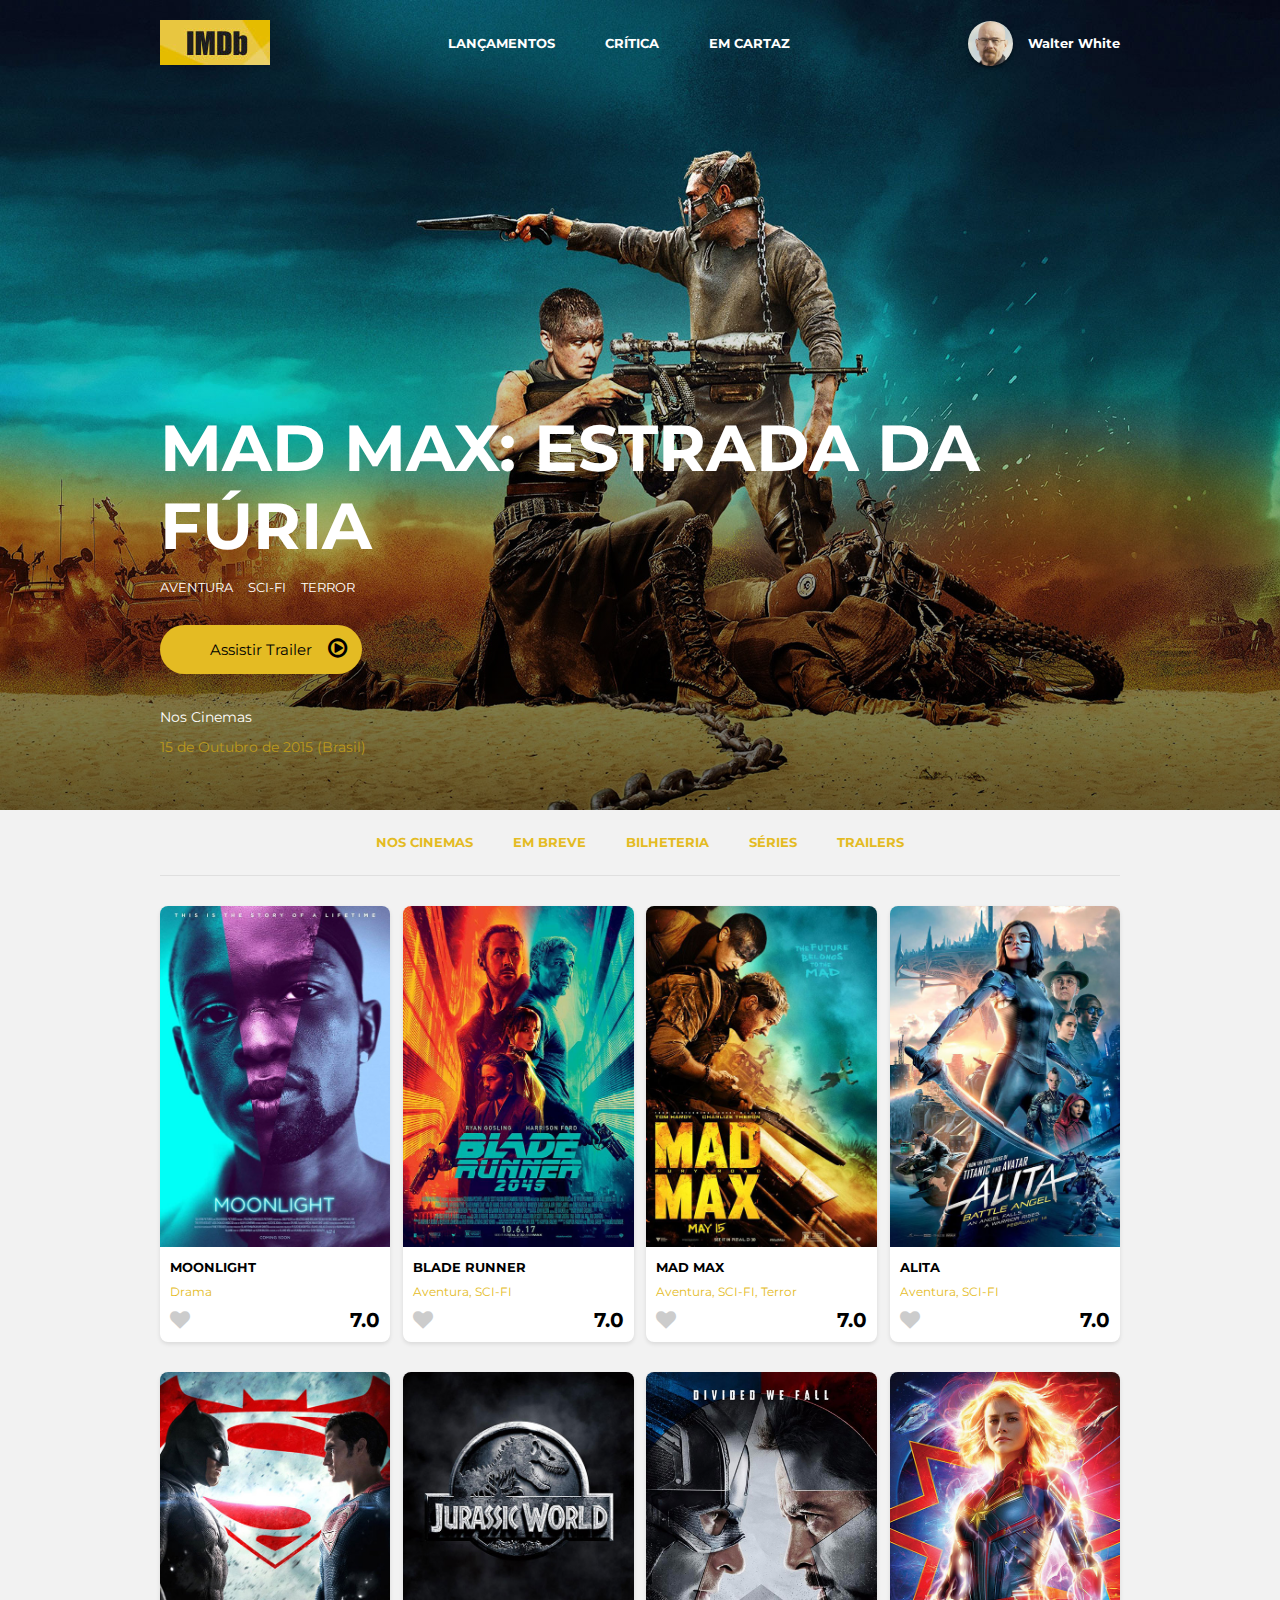
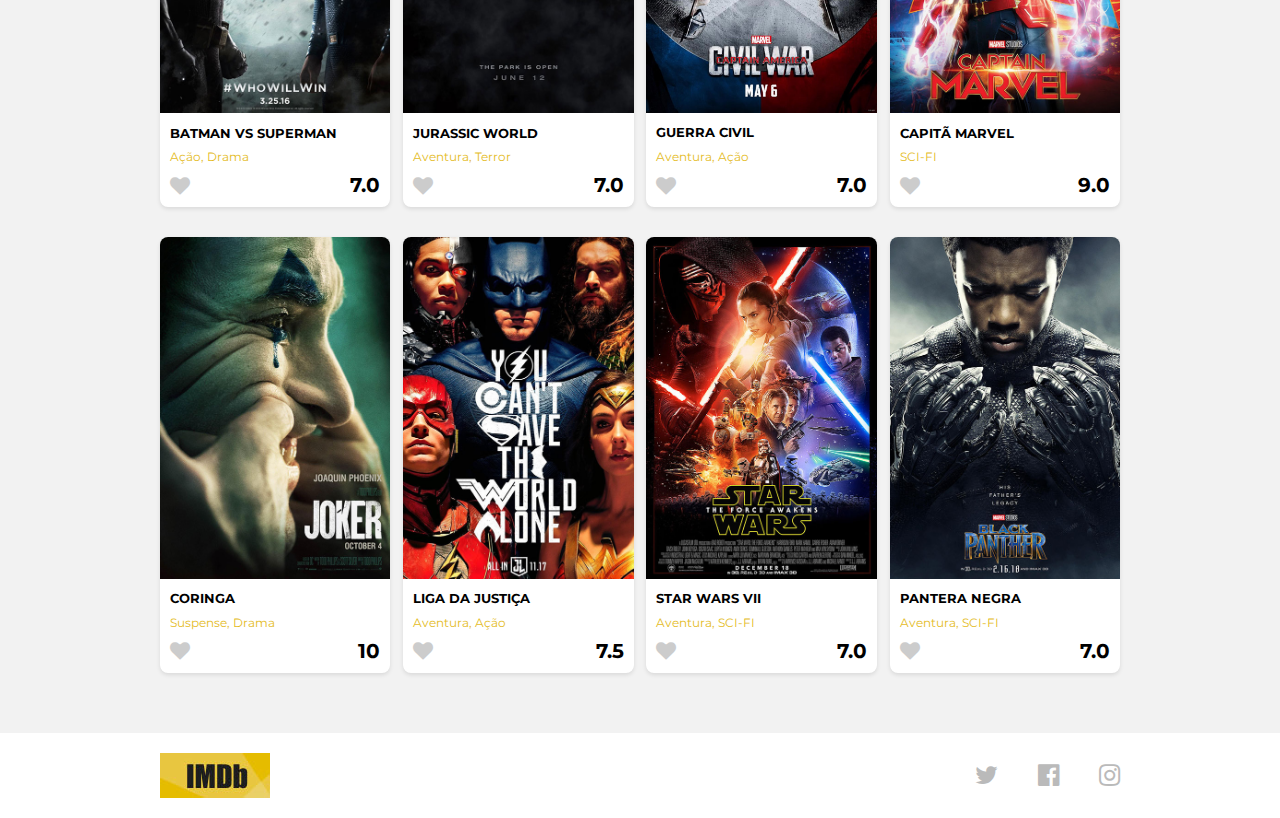
==== index.html @ 07462308 "Folders change" ====
<!DOCTYPE html>
<html class="no-js" lang="pt-br">
	<head>
		<meta charset="utf-8" />
		<meta http-equiv="x-ua-compatible" content="ie=edge" />
		<title>IMDB - CodeNation Filmes</title>
		<meta name="description" content="" />
		<link rel="shortcut icon" type="image/png" href="/favicon.png" />
		<meta name="viewport" content="width=device-width, initial-scale=1" />

		<link rel="stylesheet" href="css/normalize.css" />
		<link rel="stylesheet" href="css/main.css" />
	</head>

	<body>
		<header>
			<nav>
				<div class="container">
					<a href="#">
						<img src="img/logo-imdb.jpg" alt="Página Inicial IMBd">
					</a>
					<ul>
						<li>
							<a href="#">LANÇAMENTOS</a>
						</li>
						<li>
							<a href="#">CRÍTICA</a>
						</li>
						<li>
							<a href="#">EM CARTAZ</a>
						</li>
					</ul>
					<div class="user">
						<img src="img/walter-white.jpg" alt="Foto de usuário">
						<div class="user-name">Walter White</div>
					</div>
				</div>
			</nav>
			<div class="featured-movie container">
				<h2>
					MAD MAX: ESTRADA DA FÚRIA
				</h2>
				<ul>
					<li>
						<a href="#">AVENTURA</a>
					</li>
					<li>
						<a href="#">SCI-FI</a>
					</li>
					<li>
						<a href="#">TERROR</a>
					</li>
				</ul>
				<button class="trailer-button roundedButton">
					Assistir Trailer
					<i class="fa fa-play-circle-o"></i>
				</button>		
				<div class="info">
					<p>
						Nos Cinemas
					</p>
					<p class="date">
						15 de Outubro de 2015 (Brasil)
					</p>
				</div>
			</div>
		</header>
		<section class="catalog">
			<nav>
				<div class="container">
					<ul>
						<li>
							<a href="#">Nos Cinemas</a>
						</li>
						<li>
							<a href="#">Em breve</a>
						</li>
						<li>
							<a href="#">Bilheteria</a>
						</li>
						<li>
							<a href="#">Séries</a>
						</li>
						<li>
							<a href="#">Trailers</a>
						</li>
					</ul>
				</div>
			</nav>
			<div class="container">
				<ul class="movie-list">
					<li>
						<figure>
							<img src="img/poster-moonlight.jpg" alt="Moonlight pôster">
							<div class="movie-poster-info">
								<h3>Moonlight</h3>
								<a href="#"><i class="fa fa-play" aria-hidden="true"></i></a>
							</div>
						</figure>
						<div class="movie-summary">
							<h3>Moonlight</h3>
							<p class="movie-gender">
								<a href="#">Drama</a>
							</p>
							<p class="movie-rate">
								<i class="fa fa-heart" aria-hidden="true"></i> 7.0
							</p>
						</div>
					</li>

					<li>
						<figure>
							<img src="img/poster-bladerunner.jpg" alt="Blade Runner pôster">
							<div class="movie-poster-info">
								<h3>Blade Runner</h3>
								<a href="#"><i class="fa fa-play" aria-hidden="true"></i></a>
							</div>
						</figure>

						<div class="movie-summary">
							<h3>Blade Runner</h3>
							<p class="movie-gender">
								<a href="#">Aventura</a>
								<a href="#">SCI-FI</a>
							</p>
							<p class="movie-rate">
								<i class="fa fa-heart" aria-hidden="true"></i> 7.0
							</p>
						</div>
					</li>

					<li>
						<figure>
							<img src="img/poster-mad-max.jpg" alt="">
							<div class="movie-poster-info">
								<h3>Mad Max</h3>
								<a href="#"><i class="fa fa-play" aria-hidden="true"></i></a>
							</div>
						</figure>

						<div class="movie-summary">
							<h3>Mad Max</h3>
							<p class="movie-gender">
								<a href="#">Aventura</a>
								<a href="#">SCI-FI</a>
								<a href="#">Terror</a>
							</p>
							<p class="movie-rate">
								<i class="fa fa-heart" aria-hidden="true"></i> 7.0
							</p>
						</div>
					</li>

					<li>
						<figure>
							<img src="img/poster-alita.jpg" alt="">
							<div class="movie-poster-info">
								<h3>Alita</h3>
								<a href="#"><i class="fa fa-play" aria-hidden="true"></i></a>
							</div>
						</figure>

						<div class="movie-summary">
							<h3>Alita</h3>
							<p class="movie-gender">
								<a href="#">Aventura</a>
								<a href="#">SCI-FI</a>
							</p>
							<p class="movie-rate">
								<i class="fa fa-heart" aria-hidden="true"></i> 7.0
							</p>
						</div>
					</li>

					<li>
						<figure>
							<img src="img/poster-batman-superman.jpg" alt="">
							<div class="movie-poster-info">
								<h3>Batman VS Superman</h3>
								<a href="#"><i class="fa fa-play" aria-hidden="true"></i></a>
							</div>
						</figure>

						<div class="movie-summary">
							<h3>Batman VS Superman</h3>
							<p class="movie-gender">
								<a href="#">Ação</a>
								<a href="#">Drama</a>
							</p>
							<p class="movie-rate">
								<i class="fa fa-heart" aria-hidden="true"></i> 7.0
							</p>
						</div>
					</li>

					<li>
						<figure>
							<img src="img/poster-jurassic-world.jpg" alt="">
							<div class="movie-poster-info">
								<h3>Jurassic World</h3>
								<a href="#"><i class="fa fa-play" aria-hidden="true"></i></a>
							</div>
						</figure>

						<div class="movie-summary">
							<h3>Jurassic World</h3>
							<p class="movie-gender">
								<a href="#">Aventura</a>
								<a href="#">Terror</a>
							</p>
							<p class="movie-rate">
								<i class="fa fa-heart" aria-hidden="true"></i> 7.0
							</p>
						</div>
					</li>

					<li>
						<figure>
							<img src="img/poster-civil-war.jpg" alt="">
							<div class="movie-poster-info">
								<h3>Guerra Civil</h3>
								<a href="#"><i class="fa fa-play" aria-hidden="true"></i></a>
							</div>
						</figure>

						<div class="movie-summary">
							<h3>Guerra Civil</h3>
							<p class="movie-gender">
								<a href="#">Aventura</a>
								<a href="#">Ação</a>
							</p>
							<p class="movie-rate">
								<i class="fa fa-heart" aria-hidden="true"></i> 7.0
							</p>
						</div>
					</li>

					<li>
						<figure>
							<img src="img/poster-capita-marvel.jpg" alt="">
							<div class="movie-poster-info">
								<h3>Capitã Marvel</h3>
								<a href="#"><i class="fa fa-play" aria-hidden="true"></i></a>
							</div>
						</figure>
						<div class="movie-summary">
							<h3>Capitã Marvel</h3>
							<p class="movie-gender">
								<a href="#">SCI-FI</a>
							</p>
							<p class="movie-rate">
								<i class="fa fa-heart" aria-hidden="true"></i> 9.0
							</p>
						</div>
					</li>

					<li>
						<figure>
							<img src="img/poster-coringa.jpg" alt="">
							<div class="movie-poster-info">
								<h3>Coringa</h3>
								<a href="#"><i class="fa fa-play" aria-hidden="true"></i></a>
							</div>
						</figure>
						<div class="movie-summary">
							<h3>Coringa</h3>
							<p class="movie-gender">
								<a href="#">Suspense</a>
								<a href="#">Drama</a>
							</p>
							<p class="movie-rate">
								<i class="fa fa-heart" aria-hidden="true"></i> 10
							</p>
						</div>
					</li>

					<li>
						<figure>
							<img src="img/poster-liga-justica.jpg" alt="">
							<div class="movie-poster-info">
								<h3>Liga da Justiça</h3>
								<a href="#"><i class="fa fa-play" aria-hidden="true"></i></a>
							</div>
						</figure>
						<div class="movie-summary">
							<h3>Liga da Justiça</h3>
							<p class="movie-gender">
								<a href="#">Aventura</a>
								<a href="#">Ação</a>
							</p>
							<p class="movie-rate">
								<i class="fa fa-heart" aria-hidden="true"></i> 7.5
							</p>
						</div>
					</li>

					<li>
						<figure>
							<img src="img/poster-star-wars.jpg" alt="">
							<div class="movie-poster-info">
								<h3>Star Wars VII</h3>
								<a href="#"><i class="fa fa-play" aria-hidden="true"></i></a>
							</div>
						</figure>
						<div class="movie-summary">
							<h3>Star Wars VII</h3>
							<p class="movie-gender">
								<a href="#">Aventura</a>
								<a href="#">SCI-FI</a>
							</p>
							<p class="movie-rate">
								<i class="fa fa-heart" aria-hidden="true"></i> 7.0
							</p>
						</div>
					</li>

					<li>
						<figure>
							<img src="img/poster-pantera-negra.jpg" alt="">
							<div class="movie-poster-info">
								<h3>Pantera Negra</h3>
								<a href="#"><i class="fa fa-play" aria-hidden="true"></i></a>
							</div>
						</figure>
						<div class="movie-summary">
							<h3>Pantera Negra</h3>
							<p class="movie-gender">
								<a href="#">Aventura</a>
								<a href="#">SCI-FI</a>
							</p>
							<p class="movie-rate">
								<i class="fa fa-heart" aria-hidden="true"></i> 7.0
							</p>
						</div>
					</li>
				</ul>
			</div>
		</section>
		<footer class="container">
			<img src="img/logo-imdb.jpg" aria-hidden="true">
			<ul>
				<li>
					<a href="#">
						<i class="fa fa-twitter" alt="Twitter do IMBDb"></i>
					</a>
				</li>
				<li>
					<a href="#">
						<i class="fa fa-facebook-official" alt="Facebook do IMBDb"></i>
					</a>
				</li>
				<li>
					<a href="#">
						<i class="fa fa-instagram" alt="Instagram do IMBDb"></i>
					</a>
				</li>
			</ul>
		</footer>
	</body>
</html>
---- css/main.css ----
@import url(https://maxcdn.bootstrapcdn.com/font-awesome/4.6.3/css/font-awesome.min.css);
@import url(https://fonts.googleapis.com/css?family=Montserrat:400,700);

* {
	box-sizing: border-box;
}

body {
	font-size: 10px;
    font-family: "Montserrat", sans-serif;
}

header {
	background-image: url(../img/capa-madmax2.jpg);
	background-repeat: no-repeat;
	background-size: cover;
	background-attachment: fixed;
	height: 90vh;
	padding: 20px;
	position: relative;
	display: flex;
	flex-direction: column;
	justify-content: space-between;
}

	header:after { /* after content inside header */
		background: linear-gradient( 0deg, rgba(0, 0, 0, 0.6) 0%, rgba(0, 212, 255, 0) 75% );
		content: "";
		height: 100%;
		left: 0;
		position: absolute;
		top: 0;
		width: 100%;
	}

	header li a {
		transition: all 0.2s ease-in-out; /* hover effect  */
	}

	header li a:hover {
		color: #e4bb23;
	}

ul {
	list-style-type: none; /* removes the bullets */
	margin: 0; /* removes browser default settings  */
	padding: 0;  /* removes browser default settings  */
}

li a {
	text-decoration: none;
}

nav {
	z-index: 2;
	display: flex;
}

	nav ul {
		display: flex;
	}

	nav li {
		margin: 0 25px;
	}

	nav li a {
		color: white;
		font-size: 1.3em;
		font-weight: bold;
		text-transform: uppercase;
		transition: all 0.2s ease-in-out; /* hover effect  */
	}

	nav .container {
		display: flex;
		align-items: center;
		justify-content: space-between;
	}

.container {
	position: relative;
	width: 960px;
	margin: 0 auto;
}

.user {
	display: flex;
	align-items: center;
}

	.user img {
		border-radius: 50%;
		width: 45px;
		height: 45px;
		margin-right: 15px;
		box-shadow: 0 2px 3px rgba(0, 0, 0, 0.5);
	}

.user-name {
	color: white;
	font-size: 1.3em;
	font-weight: bold;
}

.trailer-button {
	background-color: #e4bb23;
	border: none;
	padding: 16px 50px;
	text-align: center;
	text-decoration: none;
	font-size: 1.5em;
	cursor: pointer;
	position: relative;
	transition: all 0.2s ease-in-out;
}

.trailer-button:hover {
    background-color: #bc9a1d;
}

.trailer-button i {
	font-size: 1.5em;
    right: 15px;
	top: 12px;
	position: absolute;
}

.roundedButton {
	border-radius: 50px;
}

.date {
	color: #bc9a1d;
}

.featured-movie {
	z-index: 2;
}

	.featured-movie ul {
		display: flex;
		font-size: 13px;
		margin: 15px 0 30px 0;
	}

	.featured-movie li {
		margin-right: 15px;
	}

	.featured-movie li a {
		color: white;
	}

	.featured-movie h2 {
		color: #fff;
		font-size: 6.5em;
		font-weight: bold;
		line-height: 1.2em;
		margin: 0;
		text-transform: uppercase;
	}

.featured-movie .info {
	font-size: 1.4em;
	color: #fff;
	padding: 21px 0;
}

footer {
	background-color: #fff;
    color: #bababa;
    padding: 20px 0;
    text-align: center;
	width: 100%;
	display: flex;
	justify-content: space-between;
}

	footer ul {
		display: flex;
		align-items: center;
		font-size: 2.5em;
	}

		footer ul li {
			margin-left: 40px;
		}

			footer ul li a {
				color: #bababa;
				
			}

	footer a .fa {
		transition: all 0.2s ease-in-out;
	}

	footer a .fa-twitter:hover {
		color: #55acee;
	}

	footer a .fa-facebook-official:hover {
		color: #3b5998;
	}

	footer a .fa-instagram:hover {
		color: #e95950;
	}

.catalog {
	background-color: #f2f2f2;
}

	.catalog nav a {
		color: #e4bb23;
		padding: 25px 0;
	}

	.catalog nav a:hover {
		box-shadow: inset 0 -1px 0 #e4bb23;
	}
	
	.catalog nav ul {
		justify-content: center;
		width: 100%;
		border-bottom: 1px solid rgba(0, 0, 0, 0.08);
		padding: 25px 0;
	}

	.catalog nav li {
		margin: 0 20px;
	}

.movie-list {
	display: flex;
	flex-direction: row;
	padding: 30px 0;
	justify-content: space-between;
	flex-wrap: wrap;
}

.movie-list li {
	background-color: #fff;
	width: 24%;
	overflow: hidden;
	border-radius: 8px;
	margin-bottom: 30px;
	box-shadow: 0 2px 4px rgba(0, 0, 0, 0.1);
}

.movie-list img {
	width: 100%;
}

.movie-list figure {
	margin: 0;
	width: 100%;
	position: relative;
}

.movie-list li:hover .movie-poster-info {
    opacity: 1;
    visibility: visible;
}

.movie-summary {
	padding: 10px;
	display: flex;
	flex-direction: column;
}

.movie-summary h3 {
	font-size: 1.3em;
    font-weight: bold;
    margin: 0;
    text-transform: uppercase;
}

.movie-gender a {
	text-decoration: none;
    font-size: 1.2em;
    color: #e4bb23;
}

.movie-gender a:hover {
	text-decoration: underline;
}

.movie-gender a:after {
	content: ',';
}

.movie-gender a:last-child:after {
	content: '';
}

.movie-rate {
	margin: 0;
	font-size: 2em;
	font-weight: bold;
	display: flex;
	justify-content: space-between;
	align-items: center;
}

.movie-rate .fa-heart {
	color: #ccc;
}

.movie-rate .fa-heart:hover {
	color: #e74c3c;
}

.movie-poster-info {
	background-color: rgba(0, 0, 0, 0.5);
	display: flex;
	flex-direction: column;
	align-items: center;
	justify-content: center;
	position: absolute;
	height: 100%;
	width: 100%;
	top: -3px;
	z-index: 1;
	transition: all 0.2s ease-in-out;
	opacity: 0;
}
.movie-poster-info h3 {
	font-size: 2em;
	color: #e4bb23;
	text-transform: uppercase;
}
.movie-poster-info a {
	font-size: 5em;
	color: #fff;
}
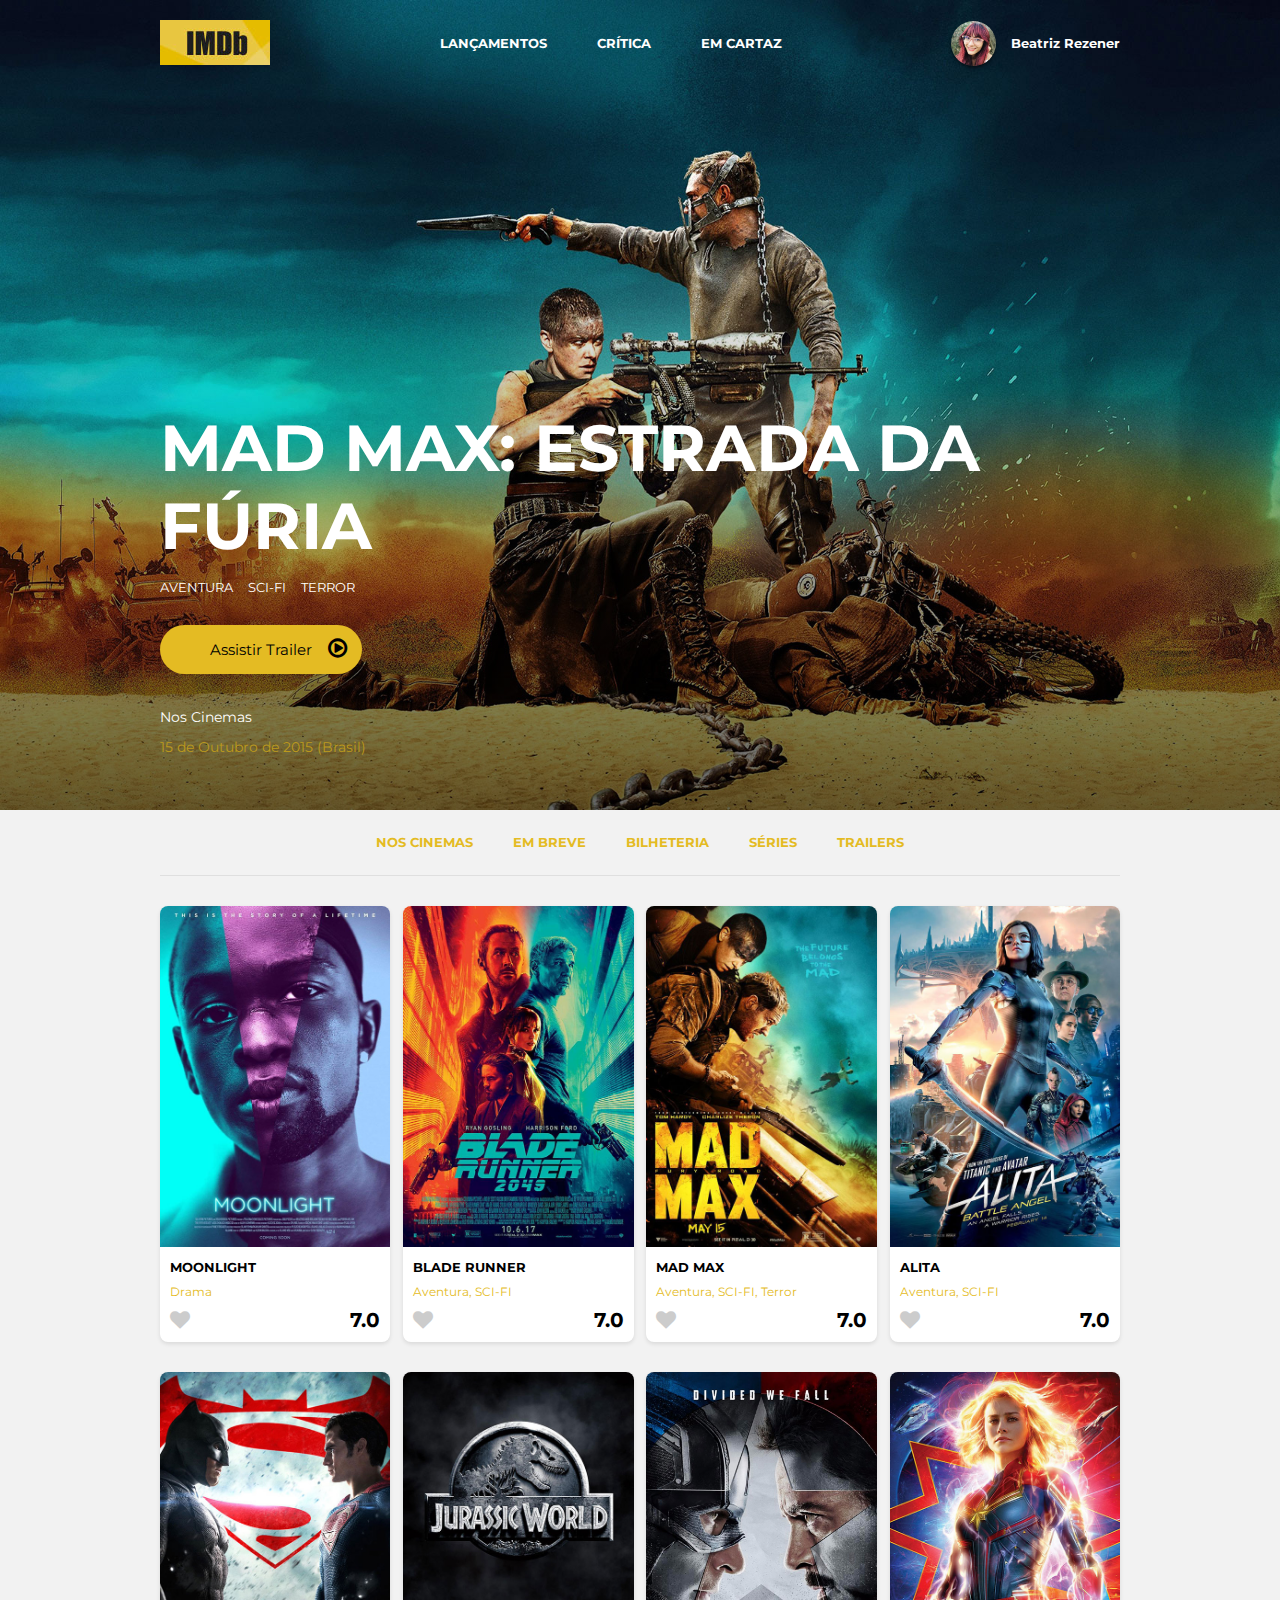
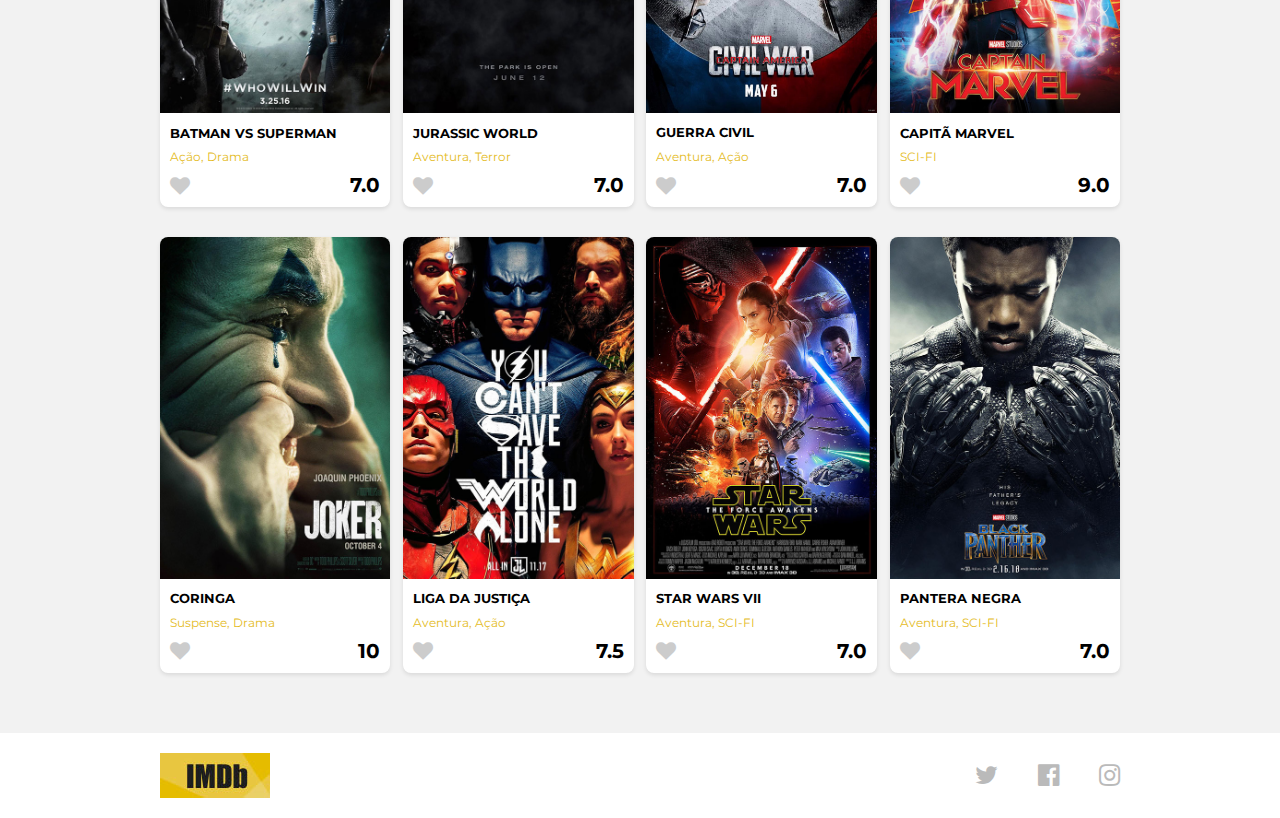
==== commit 326a6bab: "Changing user info" ====
--- a/index.html
+++ b/index.html
@@ -31,8 +31,8 @@
 						</li>
 					</ul>
 					<div class="user">
-						<img src="img/walter-white.jpg" alt="Foto de usuário">
-						<div class="user-name">Walter White</div>
+						<img src="img/user.jpg" alt="Foto de usuário">
+						<div class="user-name">Beatriz Rezener</div>
 					</div>
 				</div>
 			</nav>
